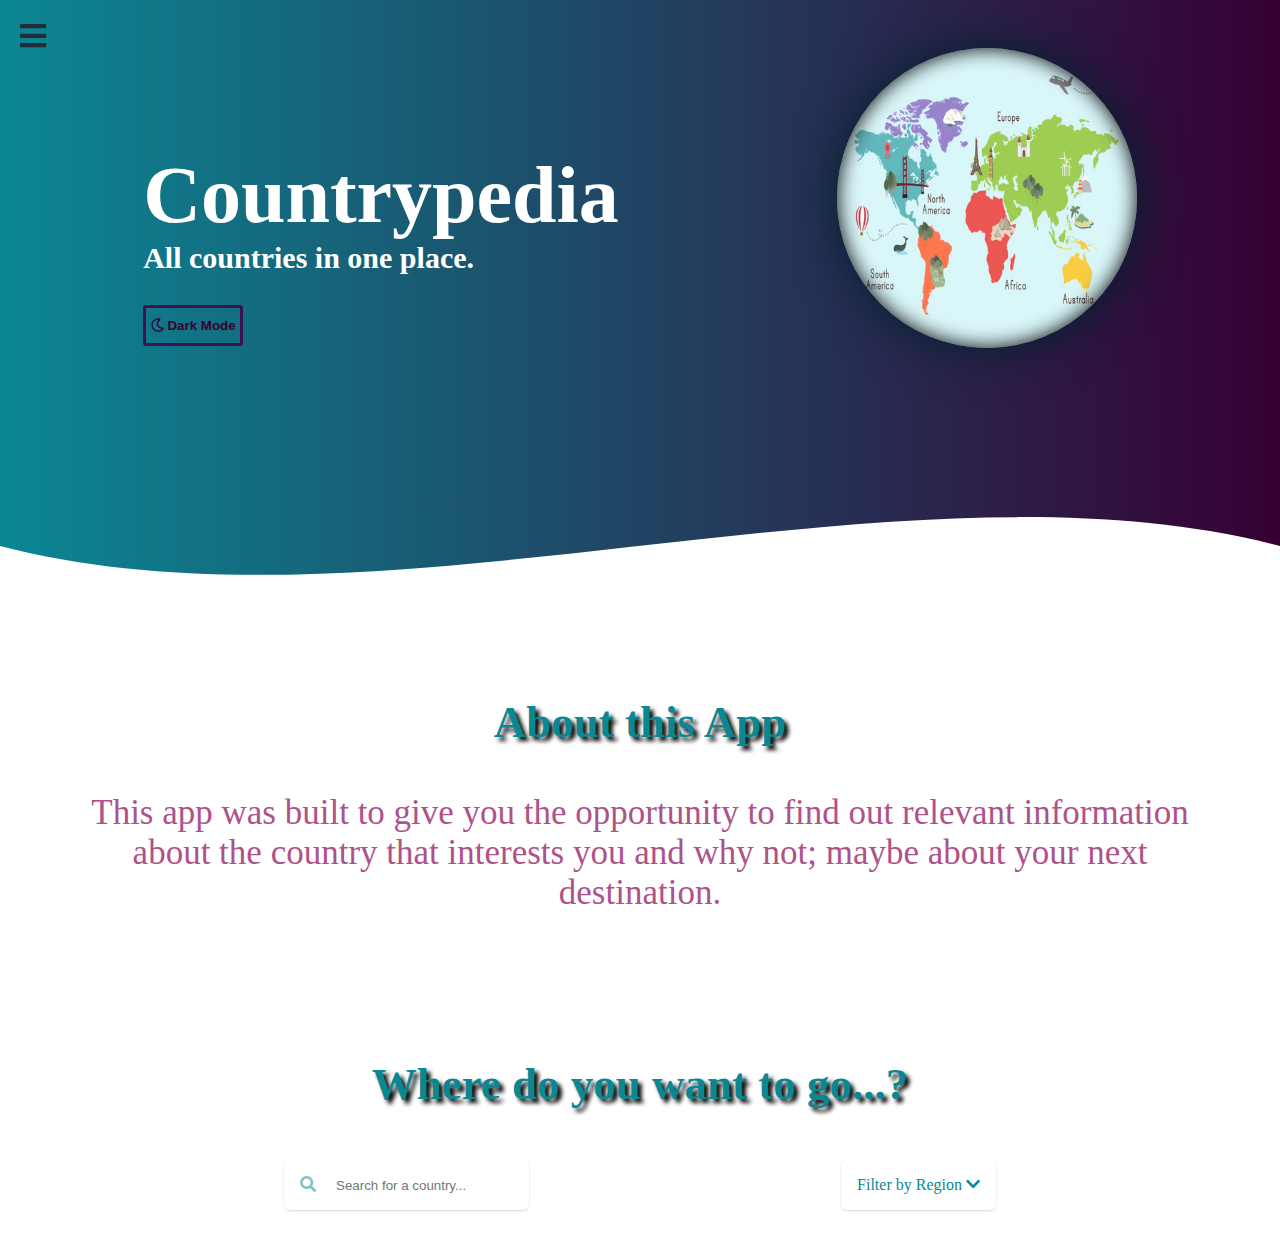
==== index.html @ 97ce9745 "First Commit" ====
<!DOCTYPE html>
<html lang="es">
  <head>
    <meta charset="UTF-8" />
    <meta name="viewport" content="width=device-width, initial-scale=1.0" />
    <meta http-equiv="X-UA-Compatible" content="ie=edge" />
    <title>Countrypedia</title>
    <!-- STYLES -->
    <link rel="stylesheet" href="style.css" />
    <!-- ICONS -->
    <link
      href="https://cdnjs.cloudflare.com/ajax/libs/font-awesome/5.15.3/css/all.min.css"
      rel="stylesheet"
    />
  </head>

  <body>
    <header>
      <div class="container">
        <nav>
          <a href="#" id="icon" class="icon"><i class="fas fa-bars menu-btn"></i></a>
          <div class="link one" id="link">
            <a href="">Home</a>
            <a href="">About</a>
            <a href="">Countries</a>
            <a href="">Contact</a>
          </div>
        </nav>
        <div class="text">
          <h1>Countrypedia</h1>
          <h2>All countries in one place.</h2>
          <button class="btn-dark">
            <i class="far fa-moon"></i></i> Dark Mode
          </button>
        </div>
        <div class="earthContainer">
          <div class="earth"></div>
        </div>
      </div>
    </header>
    <div class="wave">
      <div style="height: 150px; overflow: hidden">
        <svg
          viewBox="0 0 500 150"
          preserveAspectRatio="none"
          style="height: 100%; width: 100%"
        >
          <path
            d="M0.00,49.98 C150.00,150.00 349.20,-50.00 500.00,49.98 L500.00,150.00 L0.00,150.00 Z"
          ></path>
        </svg>
      </div>
    </div>
    <section>
      <div class="sectionTitle"><h2>About this App</h2></div>
      <p class="aboutParagraph">
        This app was built to give you the opportunity to find out relevant
        information about the country that interests you and why not; maybe
        about your next destination.
      </p>
    </section>
    <section>
      <div class="sectionTitle"><h2>Where do you want to go...?</h2></div>
      <div class="countryForm">
        <form class="form-search" id="form">
            <i class="fas fa-search"></i>
            <input id="inputText" type="text" placeholder="Search for a country...">
        </form>
        <div class="dropdown" id="filter">
            Filter by Region
            <i class="fas fa-chevron-down"></i>
            <ul>
                <li>All</li>
                <li>Africa</li>
                <li>Americas</li>
                <li>Asia</li>
                <li>Europe</li>
                <li>Oceania</li>
            </ul>
        </div>
      </div>
        <section class='grid' id='countries' ></section>
    </section>
    <script src="js/fetch.js"></script>
    <script src="js/dark-mode.js"></script>
    <script src="js/menu.js"></script>
    <script src="js/filter.js"></script>
    <script src="js/search.js"></script>
  </body>
</html>
---- style.css ----
@import './css/about.css';
@import './css/countries.css';
@import './css/earth.css';
@import './css/general.css';
@import './css/header.css';
@import './css/menu.css';
@import './css/navbar.css';
@import './css/responsive.css';
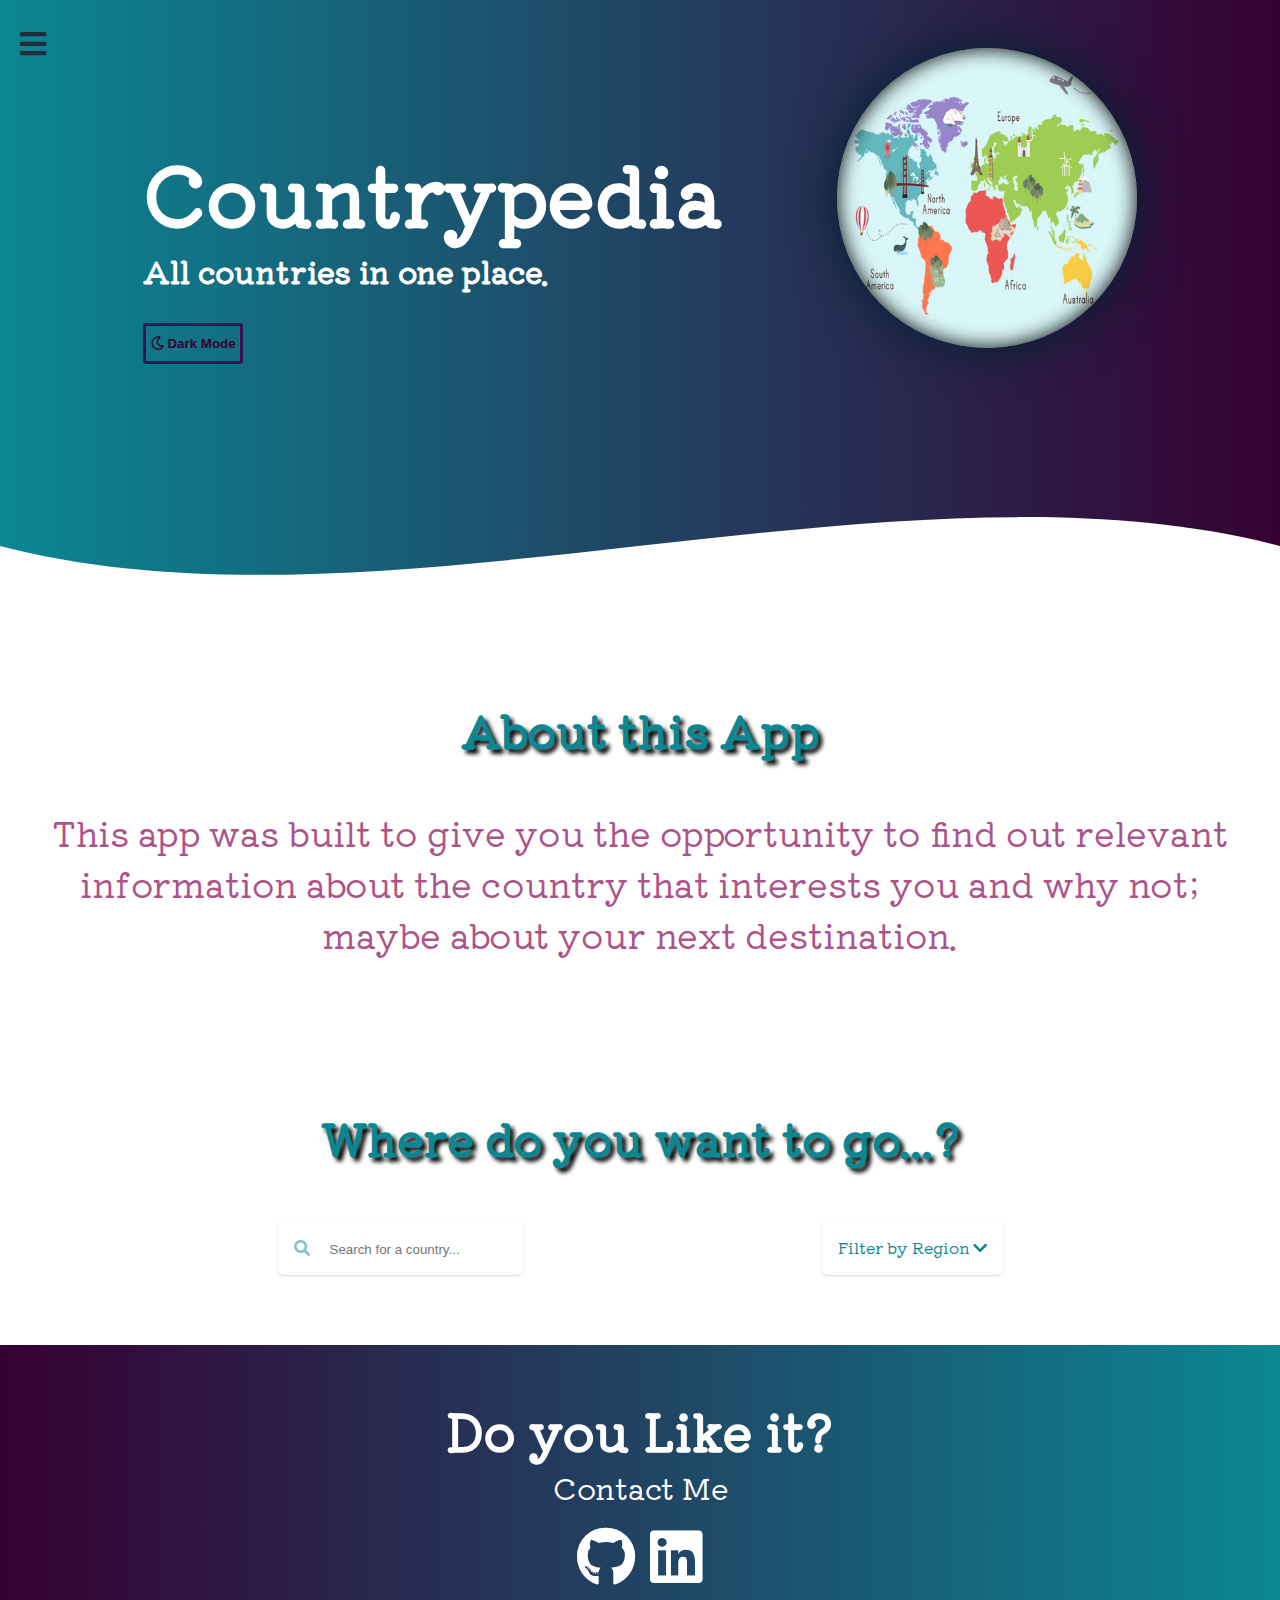
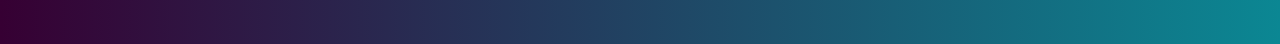
==== commit a94ea2a3: "Footer" ====
--- a/index.html
+++ b/index.html
@@ -20,10 +20,10 @@
         <nav>
           <a href="#" id="icon" class="icon"><i class="fas fa-bars menu-btn"></i></a>
           <div class="link one" id="link">
-            <a href="">Home</a>
-            <a href="">About</a>
-            <a href="">Countries</a>
-            <a href="">Contact</a>
+            <a id="nameBtn" href="#">Home</a>
+            <a id="nameBtn" href="#about-section">About</a>
+            <a id="nameBtn" href="#countries-section">Countries</a>
+            <a id="nameBtn" href="#footer-section">Contact</a>
           </div>
         </nav>
         <div class="text">
@@ -51,7 +51,8 @@
         </svg>
       </div>
     </div>
-    <section>
+
+    <section id="about-section">
       <div class="sectionTitle"><h2>About this App</h2></div>
       <p class="aboutParagraph">
         This app was built to give you the opportunity to find out relevant
@@ -59,7 +60,8 @@
         about your next destination.
       </p>
     </section>
-    <section>
+
+    <section id="countries-section">
       <div class="sectionTitle"><h2>Where do you want to go...?</h2></div>
       <div class="countryForm">
         <form class="form-search" id="form">
@@ -81,6 +83,16 @@
       </div>
         <section class='grid' id='countries' ></section>
     </section>
+    
+    <section id="footer-section" class="footer">
+      <h2>Do you Like it?</h2>
+      <span>Contact Me</span>
+      <div class='content'>
+        <a target="_blank" href="https://github.com/EMHoyle"><i class="fab fa-github"></i></a>
+        <a target="_blank" href="https://www.linkedin.com/in/edgardohoyle/"><i class="fab fa-linkedin"></i></a>
+      </div>
+    </section>
+
     <script src="js/fetch.js"></script>
     <script src="js/dark-mode.js"></script>
     <script src="js/menu.js"></script>
--- a/style.css
+++ b/style.css
@@ -1,6 +1,7 @@
 @import './css/about.css';
 @import './css/countries.css';
 @import './css/earth.css';
+@import './css//footer.css';
 @import './css/general.css';
 @import './css/header.css';
 @import './css/menu.css';
